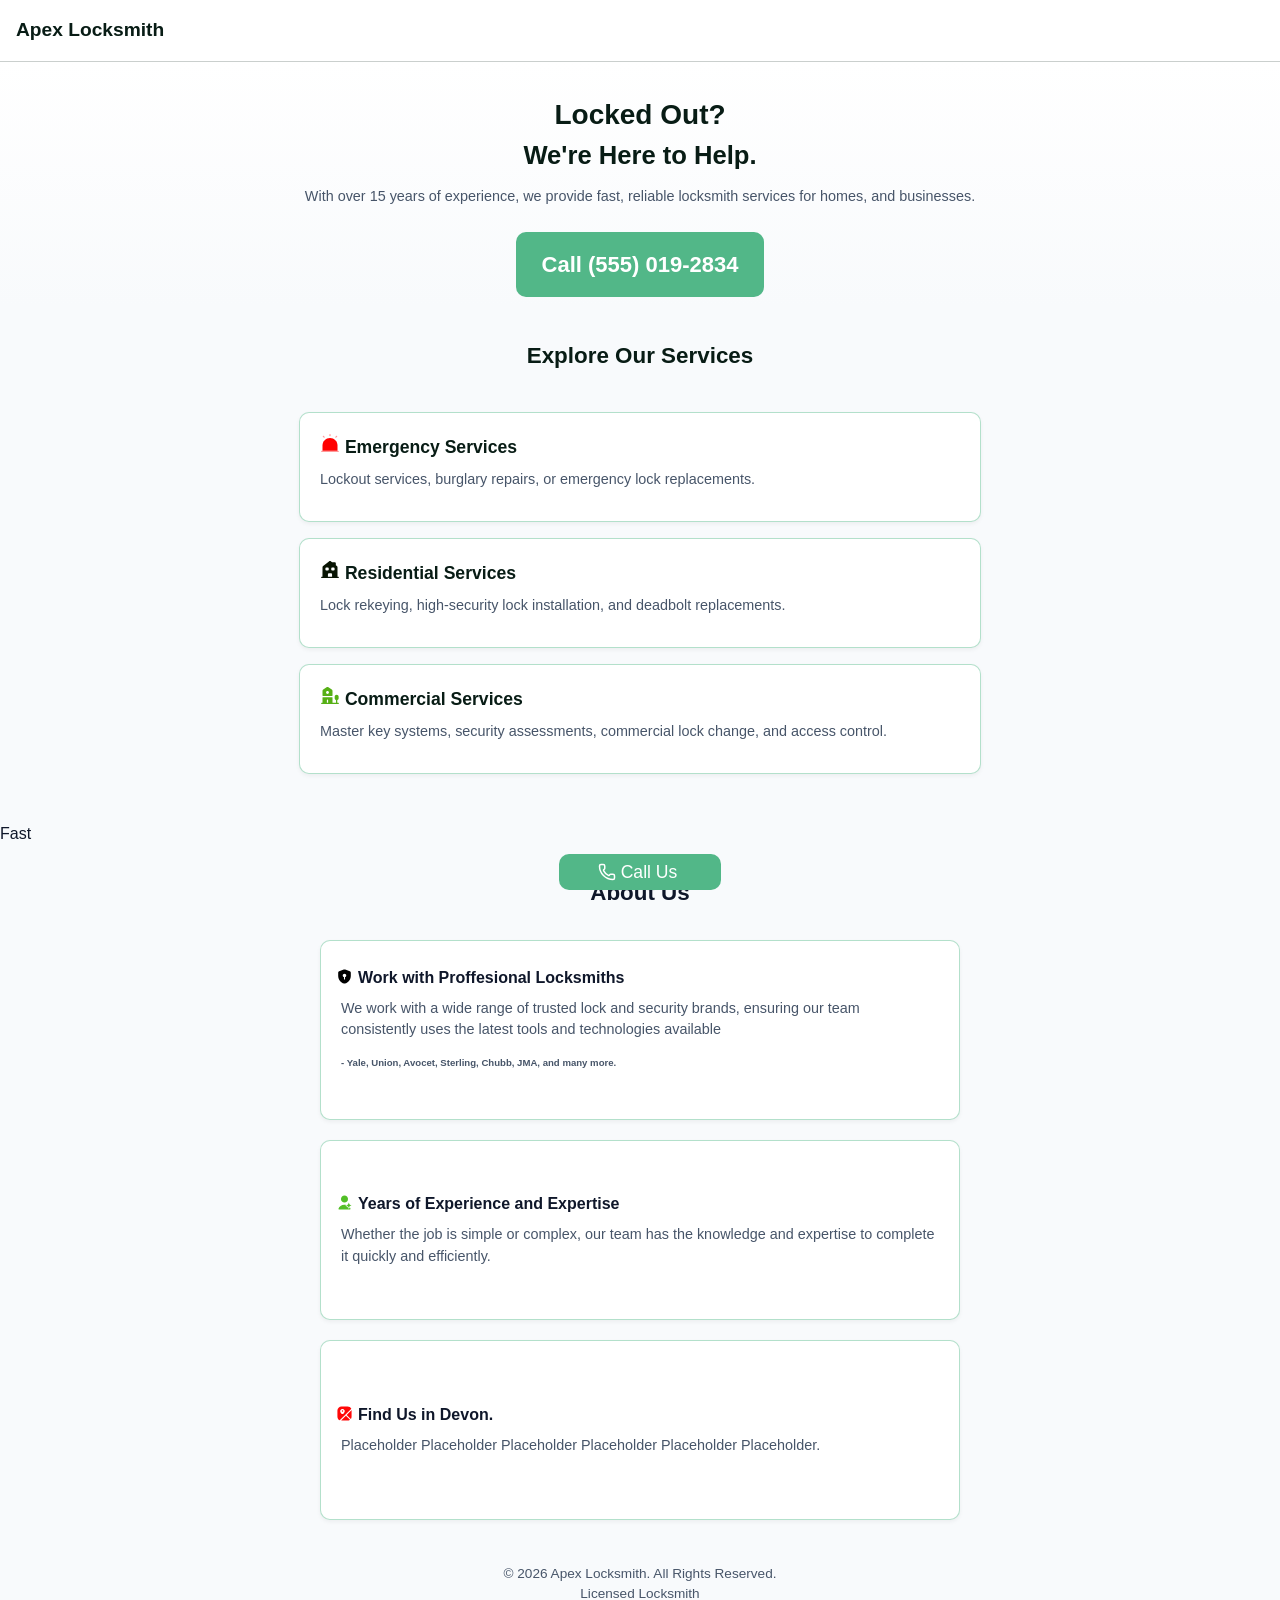
==== index.html @ d8da371f "test" ====
<!DOCTYPE html>
<html lang="en-GB">
<head>
  <meta charset="UTF-8" />
  <meta name="viewport" content="width=device-width, initial-scale=1.0" />
  <title>Apex Locksmith </title>
  <link rel="stylesheet" href="styles.css" />
</head>
<body>

  <!-- Sticky Num Bar -->
  <div class="emergency-bar">
    <a href="tel:5550192834" class="btn-call">
       <img src="icons/phone.svg" class="call-icon"> Call Us
    </a>
  </div>

  <!-- Header -->
  <header class="header">
    <div class="logo"> Apex Locksmith</div>
    <!-- <div class="status-badge" id="statusBadge">24/7 Available</div> -->
  </header>

  <main>
    <!-- Hero Section -->
    <section class="hero">
      <h1>Locked Out?</h1> <h2>We're Here to Help.</h2>
      <p>With over 15 years of experience, we provide fast, reliable locksmith services for homes, and businesses.</p>
      
      <div class="hero-actions">
        <a href="tel:5550192834" class="btn btn-primary">Call (555) 019-2834</a>
      </div>
    </section>

    <!-- Services Grid -->
    <section id="services" class="services">
      <h1>Explore Our Services</h1>
      
      <div class="service-card">
        <h3><img src="icons/alarm.svg" alt="" class="service-icon"> Emergency Services</h3>
        <p>Lockout services, burglary repairs, or emergency lock replacements.</p>
      </div>


      <div class="service-card">
        <h3><img src="icons/house.svg" alt="" class="service-icon"> Residential Services</h3>
        <p>Lock rekeying, high-security lock installation, and deadbolt replacements.</p>
      </div>

      <div class="service-card">
        <h3><img src="icons/building.svg" alt="" class="service-icon"> Commercial Services</h3>
        <p>Master key systems, security assessments, commercial lock change, and access control.</p>
      </div>
    </section>

    <section class="mid-page">
      <div class="bar-box">
        <div class="bar-content">
          <p>Fast</p>
        </div>

      </div>

    </section>

    <section class="more-details">
      <h1>About Us</h1>
        
          <div class="service-card-bottom bottom-card-l">
          <h4><img src="icons/security-safe.svg" alt="" class="details-icon">Work with Proffesional Locksmiths</h4>
          <p class="details-text">We work with a wide range of trusted lock and security brands, ensuring our team consistently uses the latest tools and technologies available</p>
          <p class="brands-text">- Yale, Union, Avocet, Sterling, Chubb, JMA, and many more.</p><br>
          </div>
          <div class="service-card-bottom">
          <h4><img src="icons/experience.svg" alt="" class="details-icon">Years of Experience and Expertise</h4>
          <p class="details-text">Whether the job is simple or complex, our team has the knowledge and expertise to complete it quickly and efficiently.</p>
          </div>
          <div class="service-card-bottom bottom-card-r">
          <h4><img src="icons/map.svg" alt="" class="details-icon">Find Us in Devon.</h4>
          <p class="details-text">Placeholder Placeholder Placeholder Placeholder Placeholder Placeholder.</p>
          </div>
        
    </section>


  </main>

  <footer>
    <p>&copy; 2026 Apex Locksmith. All Rights Reserved.</p>
    <p>Licensed Locksmith </p>
  </footer>

  <script src="script.js"></script>
</body>
</html>
---- styles.css ----
/* Color Palette Variables - Edit these to change your theme easily */
:root {
  --primary: #1e3a8a;      /* Deep Blue */
  --accent: #f59e0b;       /* Gold / Safety Amber */
  --danger: #dc2626;       /* Urgent Red for Call Button */
  --bg-light: #f8fafc;
  --text-dark: #0f172a;
  --text-muted: #475569;
  --radius: 10px;
}

* {
  box-sizing: border-box;
  margin: 0;
  padding: 0;
  font-family: -apple-system, BlinkMacSystemFont, "Segoe UI", Roboto, sans-serif;
}

body {
  background-color: var(--bg-light);
  color: var(--text-dark);
  line-height: 1.5;
  padding-bottom: 70px; /* Space for sticky call */
}

/* Sticky Call btn */
.emergency-bar {
  position: fixed;
  bottom: 0;
  left: 0;
  right: 0;
  background: transparent;
  padding: 10px 16px;
  z-index: 1000;
  display: flex;
  justify-content:center;

}


.btn-call {
  background-color: #52b788;
  color: #ffffff;
  font-size: 1.1rem;
  text-align: center;
  display: flex;
  align-items: center;
  justify-content: center;
  text-decoration: none;
  border-radius: var(--radius);
  padding: 5px 0px;
  width: 18vh;
  font-weight: 500;

  /* Animation properties */
  animation: phoneShake 3s infinite ease-in-out;
}

/* 2. Define the keyframes */
@keyframes phoneShake {
  /* 0% to 70%: Button stays completely still (~2.1s pause) */
  0%, 70%, 100% {
    transform: rotate(0deg) scale(1);
  }
  
  /* 70% to 90%: Quick phone wiggle effect (~0.6s duration) */
  72% { transform: rotate(-6deg) scale(1.02); }
  75% { transform: rotate(6deg) scale(1.02); }
  78% { transform: rotate(-5deg); }
  81% { transform: rotate(5deg); }
  84% { transform: rotate(-3deg); }
  87% { transform: rotate(3deg); }
  90% { transform: rotate(0deg) scale(1); }
}

.call-icon {
  width: 18px;
  height: 18px;
  
}

/* Header */
.header {
  display: flex;
  justify-content: space-between;
  align-items: center;
  padding: 16px;
  background-color: #ffffff;
  border-bottom: 1px solid #081c1536;
}

.logo {
  font-weight: 800;
  font-size: 1.2rem;
  color: #081c15;
}

.status-badge {
  background-color: #dcfce7;
  color: #166534;
  font-size: 0.8rem;
  font-weight: 600;
  padding: 4px 10px;
  border-radius: 20px;
}

/* Hero Section */
.hero {
  padding: 32px 20px 10px 20px;
  text-align: center;
  background: linear-gradient(180deg, #ffffff 0%, var(--bg-light) 100%);
}

.hero h1 {
  font-size: 1.75rem;
  color: #081c15;
}

.hero h2 {
  font-size: 1.6rem;
  color: #081c15;
  margin-bottom: 12px;
}

.hero p {
  color: var(--text-muted);
  font-size: 0.9rem;
  margin-bottom: 24px;
}

.hero-actions {
  display: flex;
  flex-direction: column;
  justify-content: center;
  align-items: center;
  gap: 12px;
}

/* Buttons */
.btn {
  display: inline-block;
  padding: 12px 20px;
  border-radius: var(--radius);
  text-decoration: none;
  font-weight: 600;
  border: none;
  cursor: pointer;
  width: 75%;
}

.btn-primary {
  background-color: #52b788;
  color: #ffffff;
}



/* Services */

.service-icon{
  width: 20px;
  height: 20px;
  transform: translate(-10px, 1px, 0)

}

.services {
  padding: 32px 20px;
}

.services h1 {
  font-size: 1.4rem;
  margin-bottom: 20px;
  text-align: center;
  color: #081c15
}

.service-card {
  background: #ffffff;
  padding: 20px;
  border-radius: var(--radius);
  margin-bottom: 16px;
  box-shadow: 0 2px 4px rgba(0,0,0,0.05);
  border: 1px solid #52b7886f;
 
}

.service-card h3 {
  font-size: 1.1rem;
  margin-bottom: 8px;
  color: #081c15;
}

.service-card p {
  font-size: 0.9rem;
  color: var(--text-muted);
}

/* -- ABOUT US -- SECTION */


.more-details{
  display: flex;
  flex-flow: column;
  align-items: center;
}



.more-details h1{
  margin-bottom: 30px;
  text-align: center;
  font-size: 1.4rem;
}

.more-details h4{
  margin-bottom: 8px;
}

.details-text{
  font-size: 0.9rem;
  color: var(--text-muted);
  
}

.details-icon{
  width: 17px;
  height: 17px;
  transform: translate(-5px, 2px);
}

.brands-text{
  padding-top: 15px;
  font-size: 0.6rem;
  color: var(--text-muted);
  font-weight: 700;
}

.service-card-bottom {
  background: #ffffff;
  display: flex;
  flex-flow: column;
  justify-content: center;
  padding: 20px;
  border-radius: var(--radius);
  width: 90%;
  height: 180px;
  box-shadow: 0 2px 4px rgba(0,0,0,0.05);
  border: 1px solid #52b7886f;
  margin-bottom: 5px;
}

.hidden {
  display: none;
}

/* Footer */
footer {
  text-align: center;
  padding: 24px;
  font-size: 0.85rem;
  color: var(--text-muted);
}

/* DESKTOP RESOLUTION */
@media (min-width: 900px) {

  .btn{
    max-width: 20%;
    height: 65px;
    display: flex;
    font-size: 22px;
    align-items: center;
    justify-content: center;
  }

  .services{
    display: flex;
    flex-flow: column;
    align-items: center;
  }

  .services h1{
    padding-bottom: 20px;
  }

  .service-card{
    width: 55%;
    height: 110px;
  }

  .more-details{
    display: flex;
    flex-flow: column;
    padding-top: 30px;
    
  }


  .service-card-bottom{
    width: 50%;
    margin-bottom: 20px;
  }

  .call-icon{
    transform: translateX(-5px);
  }

  .btn-call{
    width: 15 vh;
  }
}
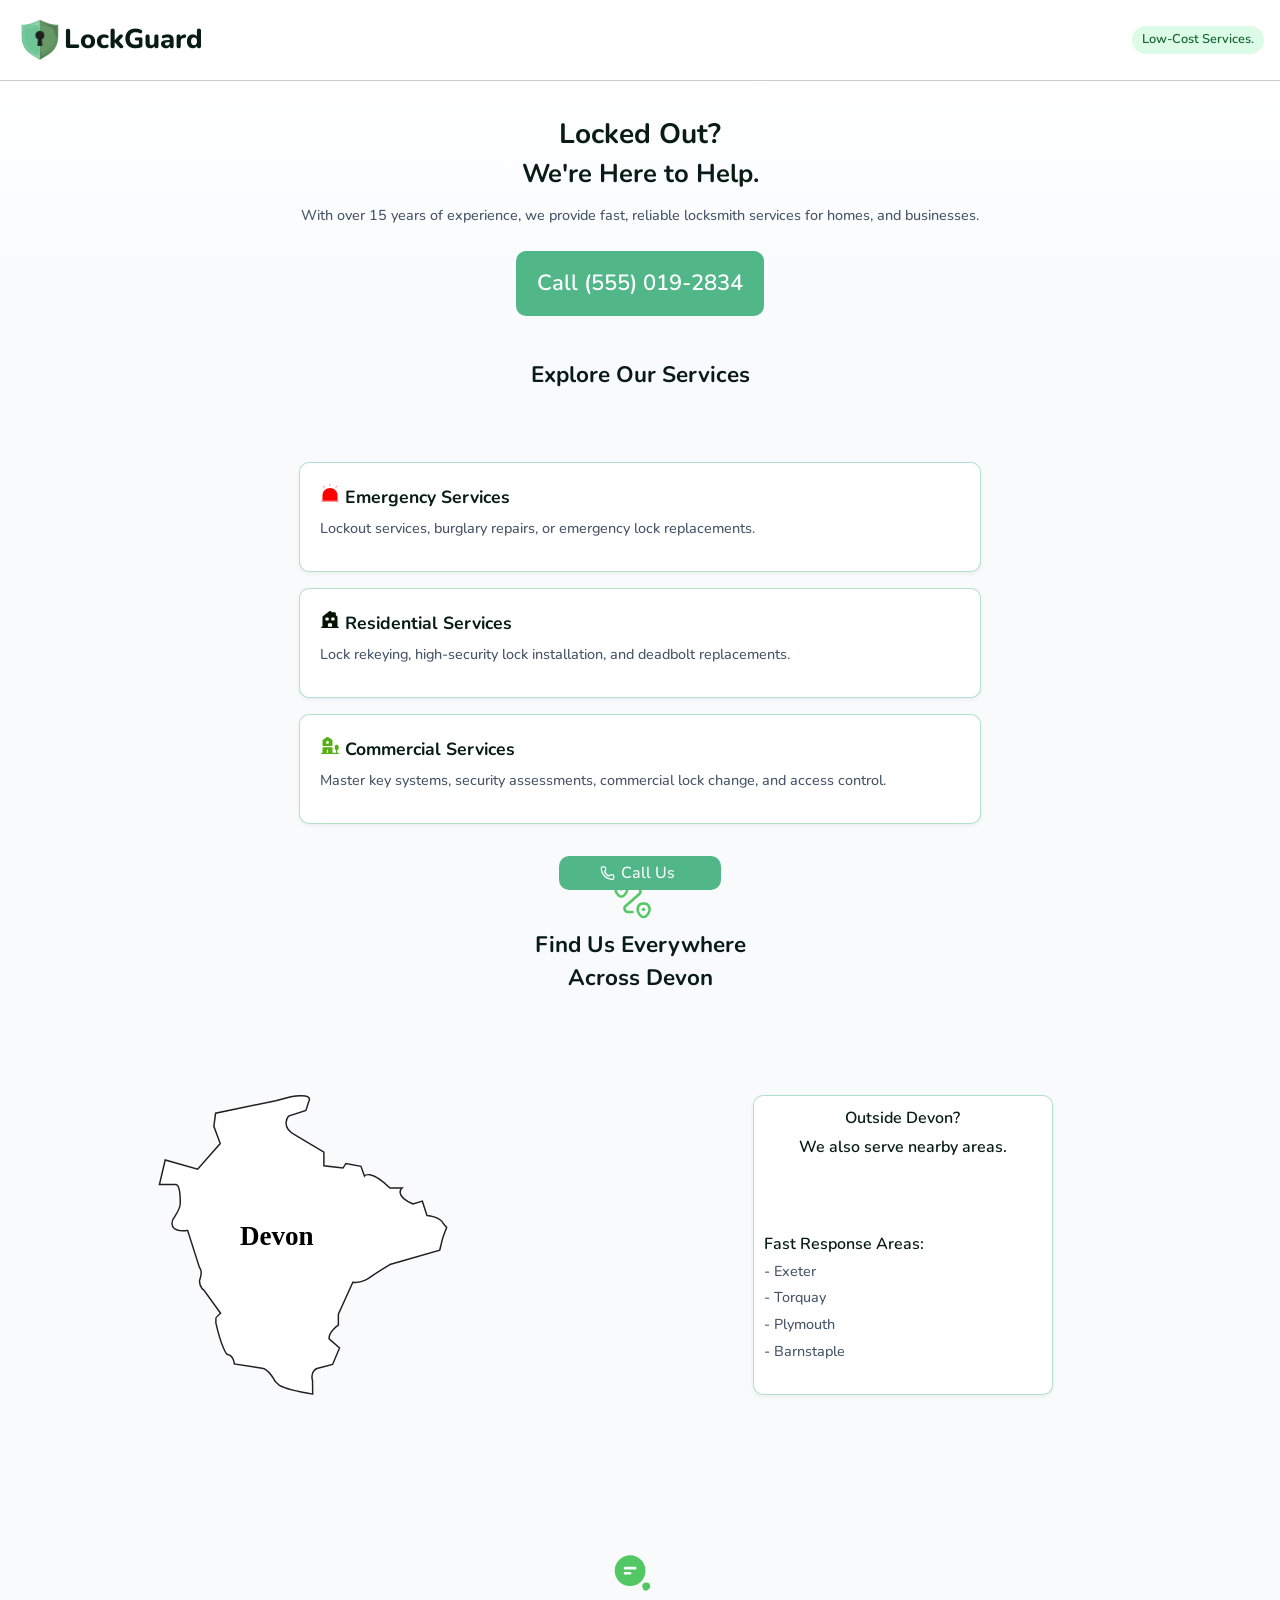
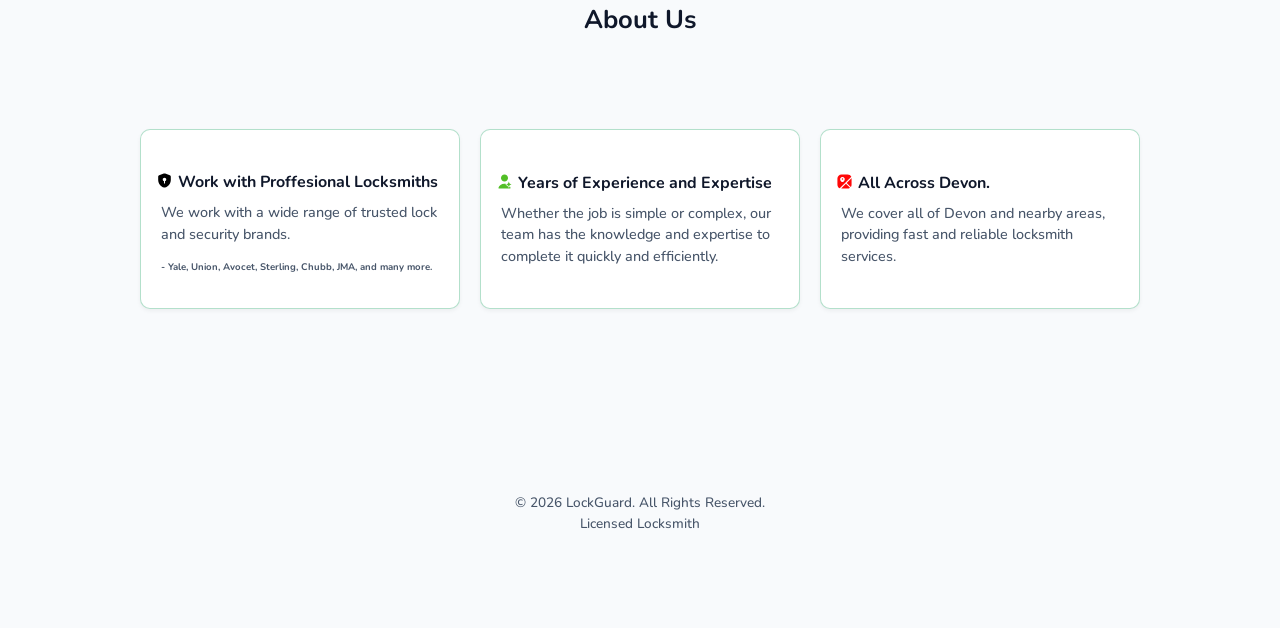
==== commit 0fc06190: "web push" ====
--- a/index.html
+++ b/index.html
@@ -3,10 +3,13 @@
 <head>
   <meta charset="UTF-8" />
   <meta name="viewport" content="width=device-width, initial-scale=1.0" />
-  <title>Apex Locksmith </title>
+  <title>LockGuard</title>
   <link rel="stylesheet" href="styles.css" />
+  <link rel="preconnect" href="https://fonts.googleapis.com">
+  <link rel="preconnect" href="https://fonts.gstatic.com" crossorigin>
+  <link href="https://fonts.googleapis.com/css2?family=Nunito:ital,wght@0,200..1000;1,200..1000&display=swap" rel="stylesheet">
 </head>
-<body>
+<body class="nunito-font">
 
   <!-- Sticky Num Bar -->
   <div class="emergency-bar">
@@ -17,8 +20,8 @@
 
   <!-- Header -->
   <header class="header">
-    <div class="logo"> Apex Locksmith</div>
-    <!-- <div class="status-badge" id="statusBadge">24/7 Available</div> -->
+    <div class="logo"><img src="assests/logo.svg" alt="" class="lock-logo"> LockGuard</div>
+    <div class="status-badge" id="statusBadge">Low-Cost Services.</div> 
   </header>
 
   <main>
@@ -53,31 +56,46 @@
       </div>
     </section>
 
-    <section class="mid-page">
-      <div class="bar-box">
-        <div class="bar-content">
-          <p>Fast</p>
+    <section class="map-page">
+      <div class="map-box">
+        <img src="icons/map-icon.svg" alt="" class="map-icon">
+        <h2 class="map-title"> Find Us Everywhere <br>Across Devon</h2>
+        <div class="map-content">
+          <img src="assests/devon-map.svg" alt="" class="devon-map">
+          <div class="map-text">
+            <p class="map-txt"> Outside Devon?</p>
+            <p class="map-txt"> We also serve nearby areas.</p>
+            <br>
+            <br>
+            <p class="map-txt-title-b">Fast Response Areas:</p>
+            <p class="map-txt-b">- Exeter</p>
+            <p class="map-txt-b">- Torquay</p>
+            <p class="map-txt-b">- Plymouth</p>
+            <p class="map-txt-b">- Barnstaple</p>
+          </div>
         </div>
 
       </div>
 
     </section>
-
+    <div class="about-title">
+    <img src="icons/about-us.svg" alt="" class="map-icon">
+    <h1 class="about-us">About Us</h1>
+    </div>
     <section class="more-details">
-      <h1>About Us</h1>
         
           <div class="service-card-bottom bottom-card-l">
           <h4><img src="icons/security-safe.svg" alt="" class="details-icon">Work with Proffesional Locksmiths</h4>
-          <p class="details-text">We work with a wide range of trusted lock and security brands, ensuring our team consistently uses the latest tools and technologies available</p>
+          <p class="details-text">We work with a wide range of trusted lock and security brands.</p>
           <p class="brands-text">- Yale, Union, Avocet, Sterling, Chubb, JMA, and many more.</p><br>
           </div>
           <div class="service-card-bottom">
           <h4><img src="icons/experience.svg" alt="" class="details-icon">Years of Experience and Expertise</h4>
           <p class="details-text">Whether the job is simple or complex, our team has the knowledge and expertise to complete it quickly and efficiently.</p>
           </div>
-          <div class="service-card-bottom bottom-card-r">
-          <h4><img src="icons/map.svg" alt="" class="details-icon">Find Us in Devon.</h4>
-          <p class="details-text">Placeholder Placeholder Placeholder Placeholder Placeholder Placeholder.</p>
+          <div class="service-card-bottom">
+          <h4><img src="icons/map.svg" alt="" class="details-icon">All Across Devon.</h4>
+          <p class="details-text">We cover all of Devon and nearby areas, providing fast and reliable locksmith services.</p>
           </div>
         
     </section>
@@ -86,7 +104,7 @@
   </main>
 
   <footer>
-    <p>&copy; 2026 Apex Locksmith. All Rights Reserved.</p>
+    <p>&copy; 2026 LockGuard. All Rights Reserved.</p>
     <p>Licensed Locksmith </p>
   </footer>
 
--- a/styles.css
+++ b/styles.css
@@ -13,7 +13,14 @@
   box-sizing: border-box;
   margin: 0;
   padding: 0;
-  font-family: -apple-system, BlinkMacSystemFont, "Segoe UI", Roboto, sans-serif;
+  
+}
+
+.nunito-font {
+  font-family: "Nunito", sans-serif;
+  font-optical-sizing: auto;
+  font-weight: 500;
+  font-style: normal;
 }
 
 body {
@@ -41,7 +48,7 @@
 .btn-call {
   background-color: #52b788;
   color: #ffffff;
-  font-size: 1.1rem;
+  font-size: 1rem;
   text-align: center;
   display: flex;
   align-items: center;
@@ -50,10 +57,17 @@
   border-radius: var(--radius);
   padding: 5px 0px;
   width: 18vh;
+  border: none;
+  outline: none;
   font-weight: 500;
 
   /* Animation properties */
   animation: phoneShake 3s infinite ease-in-out;
+}
+
+.btn-call:focus{
+  border: none;
+  outline: none;
 }
 
 /* 2. Define the keyframes */
@@ -74,8 +88,9 @@
 }
 
 .call-icon {
-  width: 18px;
-  height: 18px;
+  width: 16px;
+  height: 16px;
+  padding-right: 1px;
   
 }
 
@@ -91,8 +106,16 @@
 
 .logo {
   font-weight: 800;
-  font-size: 1.2rem;
-  color: #081c15;
+  font-size: 1.4rem;
+  color: #081c15;
+  display: flex;
+  flex-flow: row;
+  align-items: center;
+}
+
+.lock-logo{
+  width: 40px;
+  height: 40px;
 }
 
 .status-badge {
@@ -151,9 +174,14 @@
 .btn-primary {
   background-color: #52b788;
   color: #ffffff;
-}
-
-
+  border: none;
+}
+
+.btn-primary:hover{
+  transform: scale(95%);
+}
+
+ 
 
 /* Services */
 
@@ -170,7 +198,7 @@
 
 .services h1 {
   font-size: 1.4rem;
-  margin-bottom: 20px;
+  margin-bottom: 50px;
   text-align: center;
   color: #081c15
 }
@@ -196,6 +224,77 @@
   color: var(--text-muted);
 }
 
+.devon-map{
+  width: 180x;
+  height: 180px;
+  margin-bottom: 50px;
+}
+
+.map-box{
+  display: flex;
+  align-items: center;
+  justify-content: center;
+  text-align: center;
+  flex-flow: column;
+  margin-bottom: 50px;
+}
+
+.map-title{
+  text-align: center;
+  margin-bottom: 50px;
+  font-size: 1.4rem;
+  color: #081c15;
+}
+
+.map-content{
+  display: flex;
+  flex-flow: row;
+  justify-content: center;
+}
+
+.map-text{
+  background: #ffffff;
+  border-radius: var(--radius);
+  box-shadow: 0 2px 4px rgba(0,0,0,0.05);
+  border: 1px solid #52b7886f;
+  height: 210px;
+  padding: 5px;
+  margin-left: 25px;
+  margin-bottom: 50px;
+  
+}
+
+.map-txt{
+  color: #081c15;
+  font-size: 0.8rem;
+  font-weight: 600;
+  text-align: center;
+}
+
+.map-txt-title-b{
+  color: #081c15;
+  font-size: 0.8rem;
+  font-weight: 600;
+  text-align: start;
+  padding-left: 1px;  
+
+}
+
+.map-txt-b{
+  color: var(--text-muted);
+  font-size: 0.8rem;
+  text-align: start;
+  padding-left: 1px;
+  margin-bottom: 5px;
+
+}
+
+
+.map-icon{
+  width: 32px;
+  height: 32px;
+}
+
 /* -- ABOUT US -- SECTION */
 
 
@@ -203,6 +302,14 @@
   display: flex;
   flex-flow: column;
   align-items: center;
+}
+
+
+.about-us{
+  margin-bottom: 30px;
+  text-align: center;
+  font-size: 1.6rem;
+
 }
 
 
@@ -241,6 +348,7 @@
   display: flex;
   flex-flow: column;
   justify-content: center;
+  align-items: start;
   padding: 20px;
   border-radius: var(--radius);
   width: 90%;
@@ -250,6 +358,19 @@
   margin-bottom: 5px;
 }
 
+.bottom-card-l{
+  padding-top: 50px;
+}
+
+.about-title{
+  display: flex;
+  align-items: center;
+  justify-content: center;
+  flex-flow: column;
+  border: none;
+  margin-bottom: 20px;
+}
+
 .hidden {
   display: none;
 }
@@ -291,15 +412,18 @@
 
   .more-details{
     display: flex;
-    flex-flow: column;
+    flex-flow: row;
+    justify-content: center;
     padding-top: 30px;
+    margin-bottom: 150px;
     
   }
 
 
   .service-card-bottom{
-    width: 50%;
+    width: 25%;
     margin-bottom: 20px;
+    margin: 10px;
   }
 
   .call-icon{
@@ -309,4 +433,59 @@
   .btn-call{
     width: 15 vh;
   }
+
+  .logo{
+    font-size: 1.7rem;
+  }
+  .devon-map{
+    margin-right: 350px;
+    width: 350px;
+    height: 300px;
+  }
+
+  .map-title{
+    margin-bottom: 100px;
+  }
+
+  .map-text{
+    transform: translateX(-100px);
+    width: 300px;
+    height: 300px
+  }
+
+  .map-txt{
+    font-size: 1rem;
+    margin-top: 5px;
+    
+  }
+
+  .map-txt-title-b{
+    font-size: 1rem;
+    margin-top: 25px;
+    padding-left: 5px;
+  }
+
+
+  .map-txt-b{
+    font-size: 0.9rem;
+    margin-top: 5px;
+    padding-left: 5px;
+  }
+
+  .map-icon{
+  width: 56px;
+  height: 56px;
+  padding-right: 15px;
+  }
+
+  .about-title{
+    margin-top: 100px;
+  }
+
+  .lock-logo{
+  width: 48px;
+  height: 48px;
+  }
+
+
 }
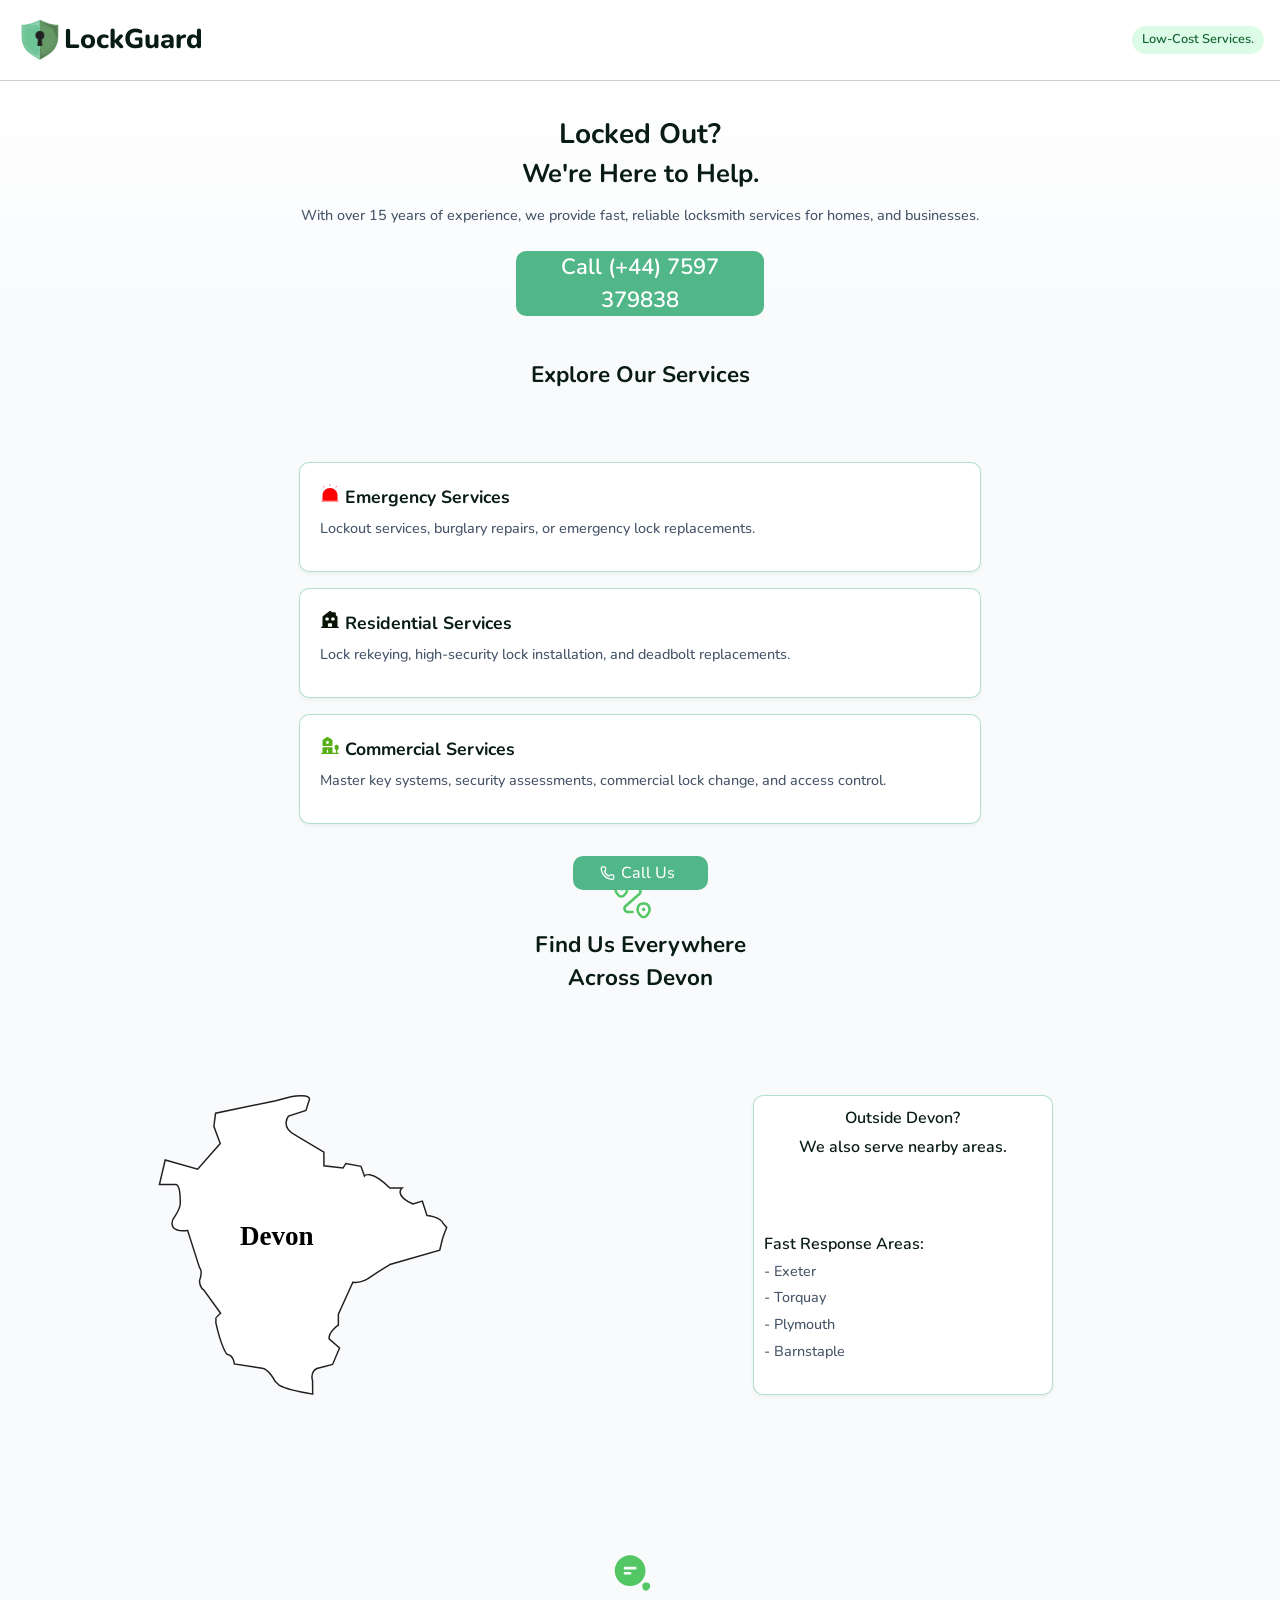
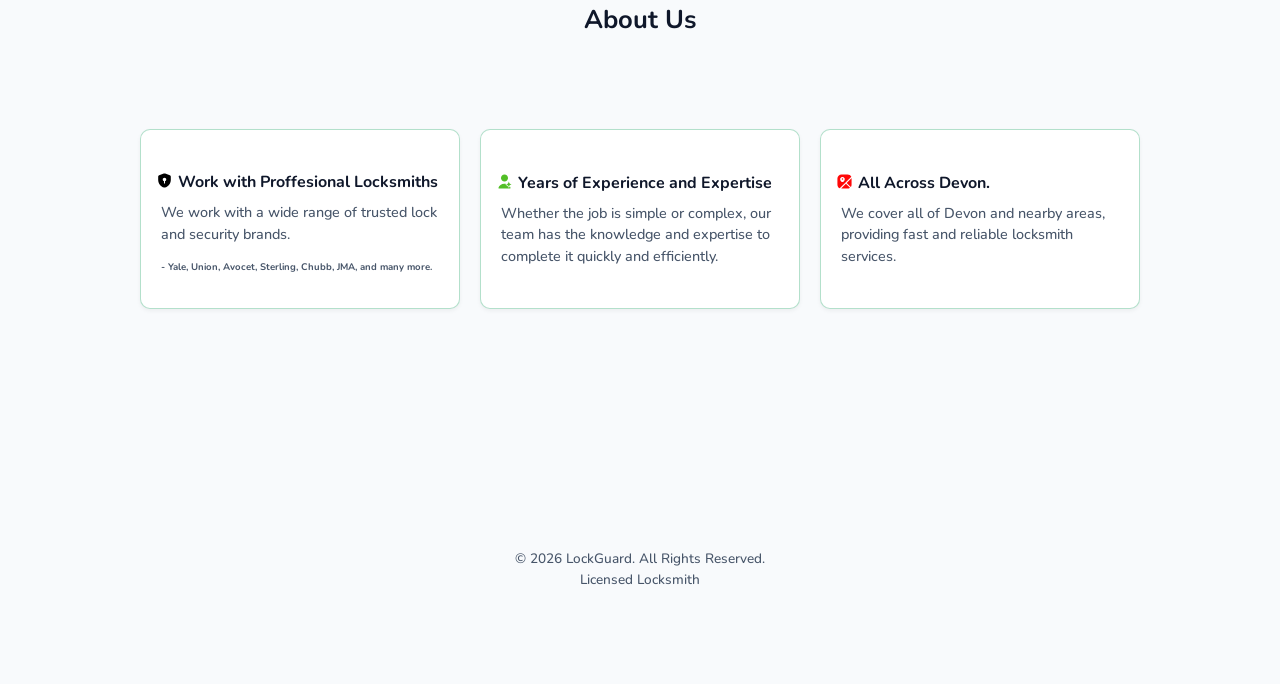
==== commit 500ba1a2: "phone num" ====
--- a/index.html
+++ b/index.html
@@ -4,6 +4,7 @@
   <meta charset="UTF-8" />
   <meta name="viewport" content="width=device-width, initial-scale=1.0" />
   <title>LockGuard</title>
+  <link rel="icon" href="assests/logo-title.png" class="title-logo">
   <link rel="stylesheet" href="styles.css" />
   <link rel="preconnect" href="https://fonts.googleapis.com">
   <link rel="preconnect" href="https://fonts.gstatic.com" crossorigin>
@@ -13,7 +14,7 @@
 
   <!-- Sticky Num Bar -->
   <div class="emergency-bar">
-    <a href="tel:5550192834" class="btn-call">
+    <a href="tel:+44 7597 379838" class="btn-call">
        <img src="icons/phone.svg" class="call-icon"> Call Us
     </a>
   </div>
@@ -31,7 +32,7 @@
       <p>With over 15 years of experience, we provide fast, reliable locksmith services for homes, and businesses.</p>
       
       <div class="hero-actions">
-        <a href="tel:5550192834" class="btn btn-primary">Call (555) 019-2834</a>
+        <a href="tel:+44 7597 379838" class="btn btn-primary">Call (+44) 7597 379838</a>
       </div>
     </section>
 
--- a/styles.css
+++ b/styles.css
@@ -56,7 +56,7 @@
   text-decoration: none;
   border-radius: var(--radius);
   padding: 5px 0px;
-  width: 18vh;
+  width: 15vh;
   border: none;
   outline: none;
   font-weight: 500;
@@ -355,7 +355,7 @@
   height: 180px;
   box-shadow: 0 2px 4px rgba(0,0,0,0.05);
   border: 1px solid #52b7886f;
-  margin-bottom: 5px;
+  margin-bottom: 16px;
 }
 
 .bottom-card-l{
@@ -381,6 +381,7 @@
   padding: 24px;
   font-size: 0.85rem;
   color: var(--text-muted);
+  padding-top: 80px;
 }
 
 /* DESKTOP RESOLUTION */
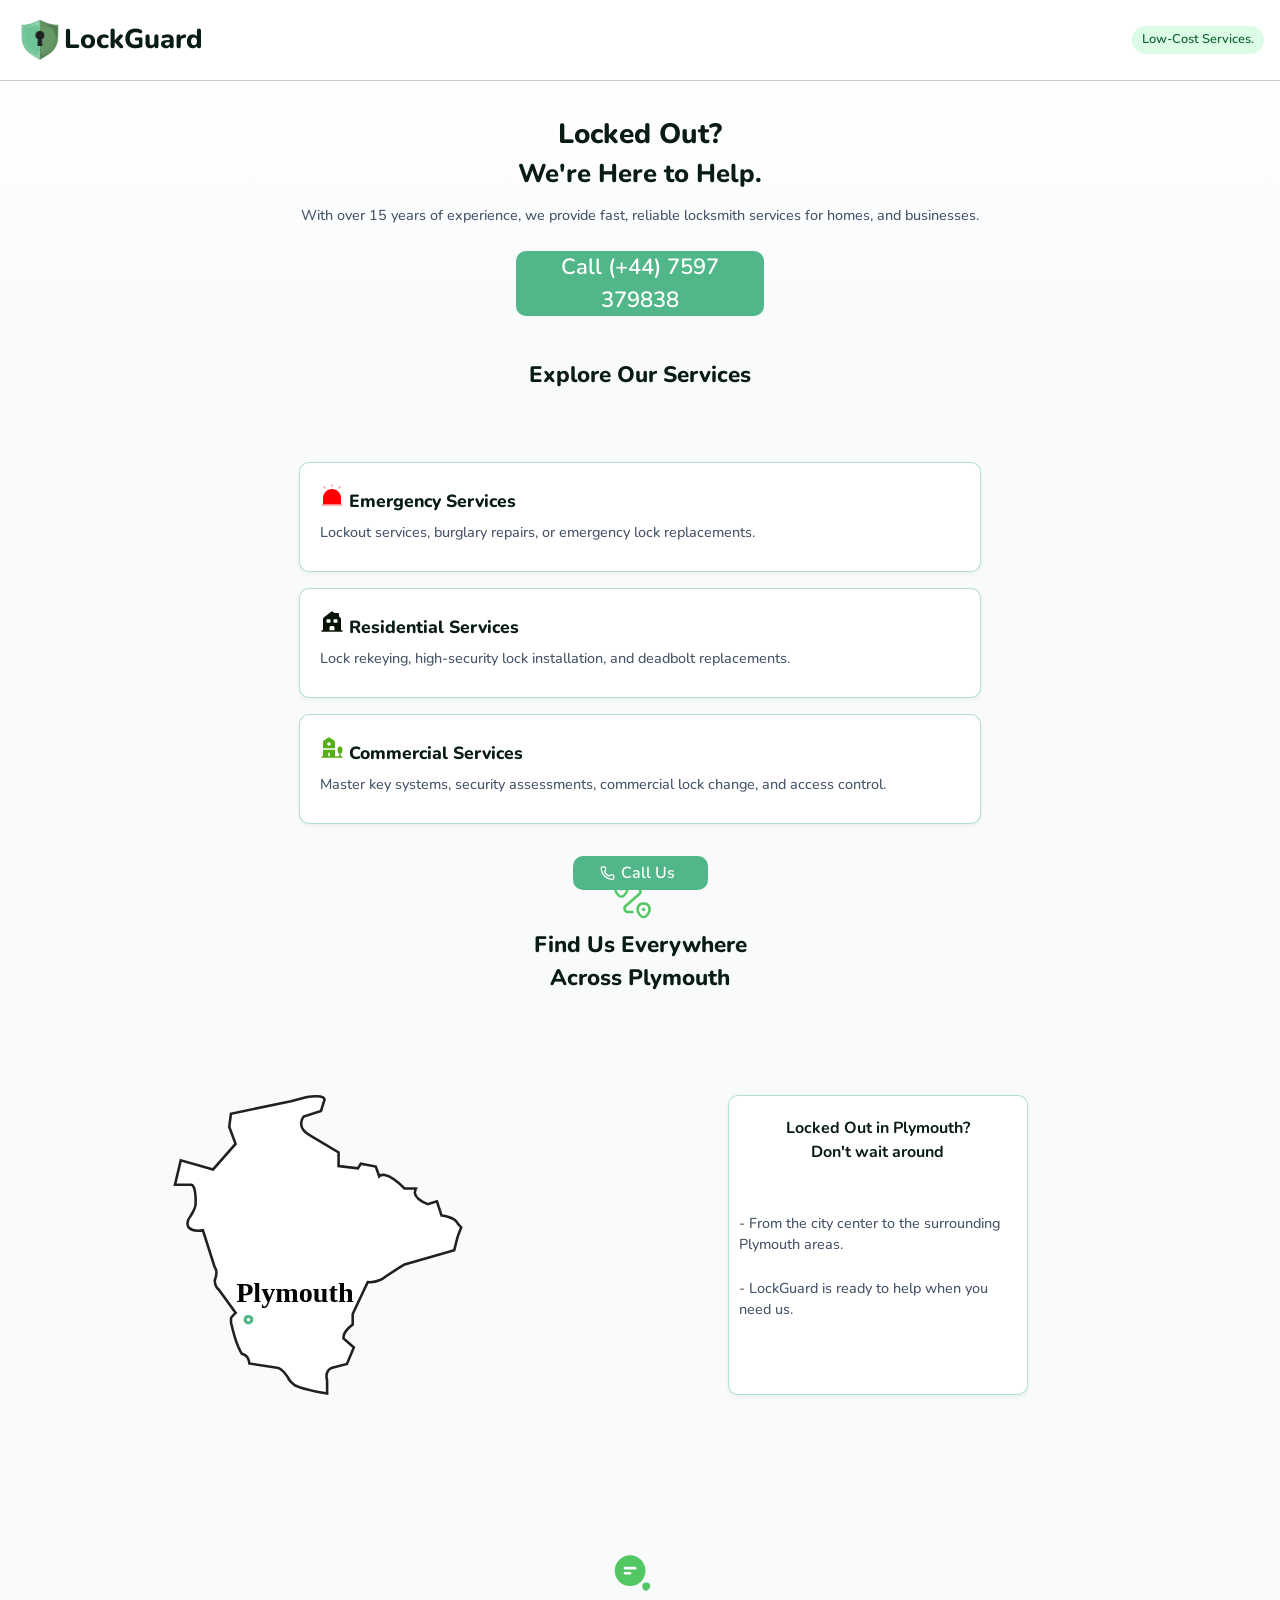
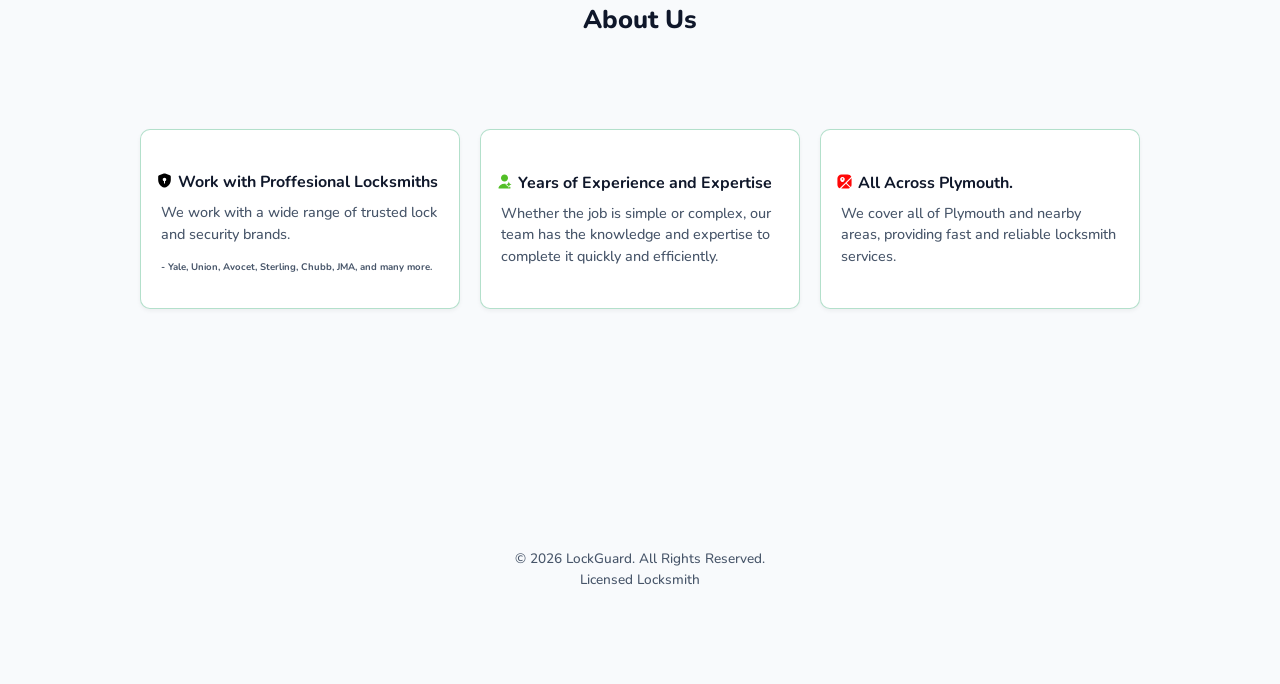
==== commit d90be62d: "typos" ====
--- a/index.html
+++ b/index.html
@@ -15,7 +15,7 @@
   <!-- Sticky Num Bar -->
   <div class="emergency-bar">
     <a href="tel:+44 7597 379838" class="btn-call">
-       <img src="icons/phone.svg" class="call-icon"> Call Us
+       <img src="icons/phone.svg" class="call-icon">Call Us
     </a>
   </div>
 
@@ -60,19 +60,14 @@
     <section class="map-page">
       <div class="map-box">
         <img src="icons/map-icon.svg" alt="" class="map-icon">
-        <h2 class="map-title"> Find Us Everywhere <br>Across Devon</h2>
+        <h2 class="map-title"> Find Us Everywhere <br>Across Plymouth</h2>
         <div class="map-content">
-          <img src="assests/devon-map.svg" alt="" class="devon-map">
+          <img src="assests/plymouth-map.svg" alt="" class="devon-map">
           <div class="map-text">
-            <p class="map-txt"> Outside Devon?</p>
-            <p class="map-txt"> We also serve nearby areas.</p>
+            <p class="map-txt"> Locked Out in Plymouth? <br> Don't wait around</p>
             <br>
-            <br>
-            <p class="map-txt-title-b">Fast Response Areas:</p>
-            <p class="map-txt-b">- Exeter</p>
-            <p class="map-txt-b">- Torquay</p>
-            <p class="map-txt-b">- Plymouth</p>
-            <p class="map-txt-b">- Barnstaple</p>
+            
+            <p class="map-txt-b">- From the city center to the surrounding Plymouth areas.<br> <br> -  LockGuard is ready to help when you need us.</p>
           </div>
         </div>
 
@@ -95,8 +90,8 @@
           <p class="details-text">Whether the job is simple or complex, our team has the knowledge and expertise to complete it quickly and efficiently.</p>
           </div>
           <div class="service-card-bottom">
-          <h4><img src="icons/map.svg" alt="" class="details-icon">All Across Devon.</h4>
-          <p class="details-text">We cover all of Devon and nearby areas, providing fast and reliable locksmith services.</p>
+          <h4><img src="icons/map.svg" alt="" class="details-icon">All Across Plymouth.</h4>
+          <p class="details-text">We cover all of Plymouth and nearby areas, providing fast and reliable locksmith services.</p>
           </div>
         
     </section>
--- a/styles.css
+++ b/styles.css
@@ -59,7 +59,7 @@
   width: 15vh;
   border: none;
   outline: none;
-  font-weight: 500;
+  font-weight: 600;
 
   /* Animation properties */
   animation: phoneShake 3s infinite ease-in-out;
@@ -137,12 +137,14 @@
 .hero h1 {
   font-size: 1.75rem;
   color: #081c15;
+  font-weight: 800;
 }
 
 .hero h2 {
   font-size: 1.6rem;
   color: #081c15;
   margin-bottom: 12px;
+  font-weight: 800;
 }
 
 .hero p {
@@ -181,6 +183,8 @@
   transform: scale(95%);
 }
 
+.btn-call
+
  
 
 /* Services */
@@ -200,7 +204,8 @@
   font-size: 1.4rem;
   margin-bottom: 50px;
   text-align: center;
-  color: #081c15
+  color: #081c15;
+  font-weight: 800;
 }
 
 .service-card {
@@ -217,17 +222,21 @@
   font-size: 1.1rem;
   margin-bottom: 8px;
   color: #081c15;
+  font-weight: 800;
 }
 
 .service-card p {
   font-size: 0.9rem;
   color: var(--text-muted);
 }
+
+
 
 .devon-map{
   width: 180x;
   height: 180px;
   margin-bottom: 50px;
+  width: 50%;
 }
 
 .map-box{
@@ -244,9 +253,11 @@
   margin-bottom: 50px;
   font-size: 1.4rem;
   color: #081c15;
+  font-weight: 800;
 }
 
 .map-content{
+  width: 100%;
   display: flex;
   flex-flow: row;
   justify-content: center;
@@ -257,9 +268,10 @@
   border-radius: var(--radius);
   box-shadow: 0 2px 4px rgba(0,0,0,0.05);
   border: 1px solid #52b7886f;
-  height: 210px;
+  height: 200px;
+  width: 50%;
   padding: 5px;
-  margin-left: 25px;
+  margin-right: 10px;
   margin-bottom: 50px;
   
 }
@@ -267,7 +279,7 @@
 .map-txt{
   color: #081c15;
   font-size: 0.8rem;
-  font-weight: 600;
+  font-weight: 700;
   text-align: center;
 }
 
@@ -309,6 +321,7 @@
   margin-bottom: 30px;
   text-align: center;
   font-size: 1.6rem;
+  font-weight: 800;
 
 }
 
@@ -433,15 +446,24 @@
 
   .btn-call{
     width: 15 vh;
-  }
+    font-weight: 600;
+  }
+
 
   .logo{
     font-size: 1.7rem;
   }
+
   .devon-map{
-    margin-right: 350px;
+    margin-right: 50px;
     width: 350px;
     height: 300px;
+  }
+
+  .map-content{
+    width: 100%;
+    align-items: center;
+    justify-content: space-around;
   }
 
   .map-title{
@@ -451,12 +473,13 @@
   .map-text{
     transform: translateX(-100px);
     width: 300px;
-    height: 300px
+    height: 300px;
+
   }
 
   .map-txt{
     font-size: 1rem;
-    margin-top: 5px;
+    margin-top: 15px;
     
   }
 
@@ -469,7 +492,7 @@
 
   .map-txt-b{
     font-size: 0.9rem;
-    margin-top: 5px;
+    margin-top: 25px;
     padding-left: 5px;
   }
 
